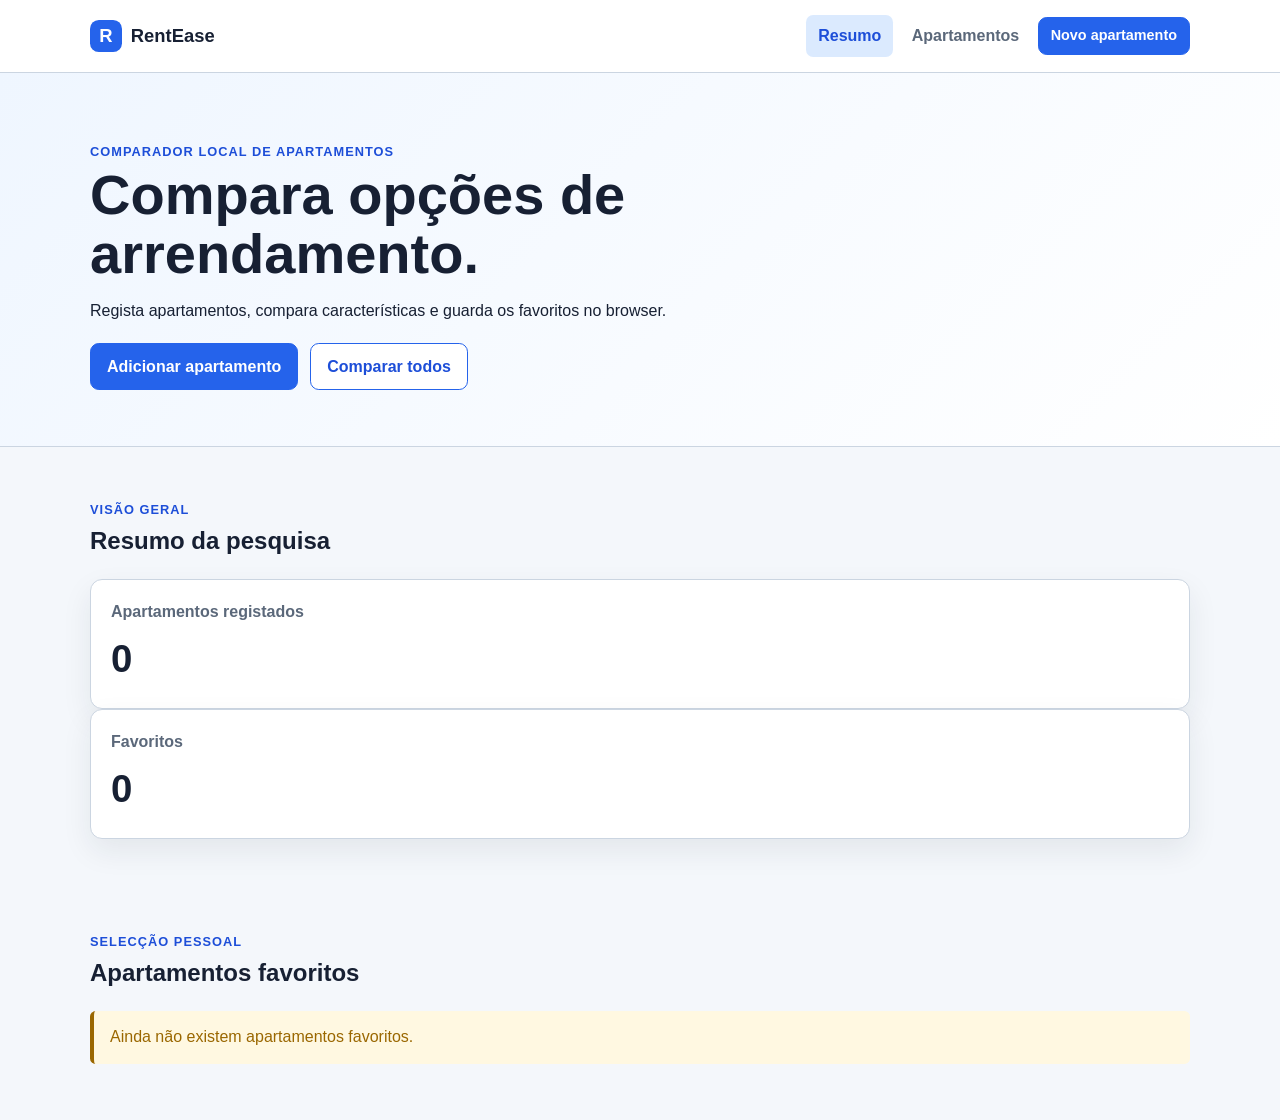
==== index.html @ 6d90b6e5 "projeto inicial" ====
<!doctype html>
<html lang="pt-PT">
<head>
  <meta charset="UTF-8">
  <meta name="viewport" content="width=device-width, initial-scale=1.0">
  <meta name="description" content="Resumo e apartamentos favoritos guardados no RentEase.">
  <title>RentEase — Resumo</title>
  <link rel="icon" href="data:,">
  <link rel="stylesheet" href="css/styles.css">
  <script src="js/storage.js" defer></script>
  <script src="js/home.js" defer></script>
</head>
<body>
  <header class="site-header">
    <nav class="nav container">
      <a class="brand" href="index.html">
        <span class="brand__mark">R</span>
        <span>RentEase</span>
      </a>

      <div class="nav__links">
        <a class="current-page" href="index.html">Resumo</a>
        <a href="flats.html">Apartamentos</a>
        <a class="button button--small" href="new-flat.html">Novo apartamento</a>
      </div>
    </nav>
  </header>

  <main>
    <section class="page-hero">
      <div class="container">
        <p class="eyebrow">Comparador local de apartamentos</p>
        <h1>Compara opções de arrendamento.</h1>
        <p>Regista apartamentos, compara características e guarda os favoritos no browser.</p>

        <div class="hero-actions">
          <a class="button" href="new-flat.html">Adicionar apartamento</a>
          <a class="button button--secondary" href="flats.html">Comparar todos</a>
        </div>
      </div>
    </section>

    <section class="container summary-section">
      <div class="section-heading">
        <p class="eyebrow">Visão geral</p>
        <h2>Resumo da pesquisa</h2>
      </div>

      <div class="stats-grid">
        <article class="stat-card">
          <span class="stat-card__label">Apartamentos registados</span>
          <strong class="stat-card__value" id="totalFlatsCount">0</strong>
        </article>

        <article class="stat-card">
          <span class="stat-card__label">Favoritos</span>
          <strong class="stat-card__value" id="favouriteFlatsCount">0</strong>
        </article>
      </div>
    </section>

    <section class="container content-section">
      <div class="section-heading">
        <p class="eyebrow">Selecção pessoal</p>
        <h2>Apartamentos favoritos</h2>
      </div>

      <div id="homeFeedback" class="feedback" hidden></div>
      <div id="favouriteList" class="property-grid"></div>
    </section>
  </main>

  <!-- TODO HTML-1: acrescenta um footer com o nome do projecto e as tecnologias utilizadas. -->
</body>
</html>
---- css/styles.css ----
:root {
  --color-primary: #2563eb;
  --color-primary-dark: #1d4ed8;
  --color-primary-soft: #dbeafe;
  --color-ink: #172033;
  --color-muted: #5b687a;
  --color-border: #cbd5e1;
  --color-surface: #ffffff;
  --color-page: #f4f7fb;
  --color-success: #18794e;
  --color-danger: #b42318;
  --color-warning: #9a6700;
  --radius: 0.75rem;
  --shadow: 0 12px 30px rgba(23, 32, 51, 0.08);
}

* {
  box-sizing: border-box;
}

body {
  margin: 0;
  color: var(--color-ink);
  background: var(--color-page);
  font-family: Arial, Helvetica, sans-serif;
  line-height: 1.5;
}

a {
  color: var(--color-primary-dark);
}

button,
input,
select {
  font: inherit;
}

button,
a {
  -webkit-tap-highlight-color: transparent;
}

:focus-visible {
  outline: 3px solid #f59e0b;
  outline-offset: 3px;
}

.container {
  width: min(1100px, calc(100% - 2rem));
  margin-inline: auto;
}

.site-header {
  position: sticky;
  top: 0;
  z-index: 10;
  background: rgba(255, 255, 255, 0.96);
  border-bottom: 1px solid var(--color-border);
}

/* Exemplo de Flexbox. Usa a mesma lógica noutras zonas da interface. */
.nav {
  min-height: 4.5rem;
  display: flex;
  align-items: center;
  justify-content: space-between;
  flex-wrap: wrap;
  gap: 1rem;
  padding-block: 0.75rem;
}

.brand {
  display: inline-flex;
  align-items: center;
  gap: 0.55rem;
  color: var(--color-ink);
  font-size: 1.15rem;
  font-weight: 800;
  text-decoration: none;
}

.brand__mark {
  width: 2rem;
  height: 2rem;
  display: grid;
  place-items: center;
  color: white;
  background: var(--color-primary);
  border-radius: 0.55rem;
}

.nav__links {
  display: flex;
  align-items: center;
  flex-wrap: wrap;
  gap: 0.4rem;
}

.nav__links > a:not(.button) {
  padding: 0.55rem 0.75rem;
  color: var(--color-muted);
  border-radius: 0.45rem;
  font-weight: 700;
  text-decoration: none;
}

.nav__links > a:not(.button):hover,
.nav__links > a.current-page:not(.button) {
  color: var(--color-primary-dark);
  background: var(--color-primary-soft);
}

.button {
  min-height: 2.75rem;
  display: inline-flex;
  align-items: center;
  justify-content: center;
  padding: 0.65rem 1rem;
  color: white;
  background: var(--color-primary);
  border: 1px solid var(--color-primary);
  border-radius: 0.55rem;
  font-weight: 800;
  text-decoration: none;
  cursor: pointer;
}

.button:hover {
  background: var(--color-primary-dark);
}

.button--secondary {
  color: var(--color-primary-dark);
  background: white;
}

.button--small {
  min-height: 2.35rem;
  padding: 0.45rem 0.75rem;
  font-size: 0.9rem;
}

.button--danger {
  color: white;
  background: var(--color-danger);
  border-color: var(--color-danger);
}

.page-hero,
.page-title {
  padding: 3.5rem 0;
  background: linear-gradient(135deg, #eff6ff, #ffffff);
  border-bottom: 1px solid var(--color-border);
}

.page-title {
  padding-block: 2.5rem;
}

h1,
h2,
h3,
p {
  overflow-wrap: anywhere;
}

h1 {
  max-width: 18ch;
  margin: 0.3rem 0 0.75rem;
  font-size: clamp(2rem, 6vw, 3.5rem);
  line-height: 1.05;
}

h2,
h3 {
  margin-top: 0;
}

.eyebrow {
  margin-bottom: 0.25rem;
  color: var(--color-primary-dark);
  font-size: 0.8rem;
  font-weight: 900;
  letter-spacing: 0.08em;
  text-transform: uppercase;
}

.hero-actions,
.form-actions,
.property-card__actions {
  display: flex;
  flex-wrap: wrap;
  gap: 0.75rem;
  margin-top: 1.25rem;
}

.summary-section,
.content-section {
  padding-block: 2.5rem;
}

.section-heading {
  margin-bottom: 1rem;
}

.section-heading--actions {
  display: flex;
  align-items: end;
  justify-content: space-between;
  flex-wrap: wrap;
  gap: 1rem;
}

/* TODO CSS-1: apresenta .stats-grid e .property-grid com CSS Grid. */
.stats-grid,
.property-grid {
}

.stat-card,
.property-card,
.filters-panel,
.form-card {
  padding: 1.25rem;
  background: var(--color-surface);
  border: 1px solid var(--color-border);
  border-radius: var(--radius);
  box-shadow: var(--shadow);
}

.stat-card__label {
  display: block;
  color: var(--color-muted);
  font-weight: 700;
}

.stat-card__value {
  display: block;
  margin-top: 0.4rem;
  font-size: 2.4rem;
}

/* TODO CSS-2: cria grelhas para os campos de filtros e do formulário. */
.filters-grid,
.form-grid {
}

/* TODO CSS-3: faz os campos .field--wide ocuparem a largura necessária na grelha. */
.field--wide {
}

.field {
  margin-bottom: 1rem;
}

.field label {
  display: block;
  margin-bottom: 0.35rem;
  font-weight: 800;
}

.field input,
.field select {
  width: 100%;
  min-height: 2.8rem;
  padding: 0.65rem 0.75rem;
  color: var(--color-ink);
  background: white;
  border: 1px solid #94a3b8;
  border-radius: 0.5rem;
}

.checkbox-field {
  display: flex;
  align-items: center;
  gap: 0.6rem;
}

.checkbox-field input {
  width: 1.15rem;
  min-height: 1.15rem;
}

.checkbox-field label {
  margin: 0;
}

/* A validação fornecida aplica esta classe aos campos inválidos. */
.field input.input-error {
  border-color: var(--color-danger);
  box-shadow: 0 0 0 3px rgba(180, 35, 24, 0.12);
}

.field-error {
  min-height: 1.25rem;
  margin: 0.25rem 0 0;
  color: var(--color-danger);
  font-size: 0.85rem;
  font-weight: 700;
}

.feedback {
  margin-block: 1rem;
  padding: 0.9rem 1rem;
  color: #075985;
  background: #e0f2fe;
  border-left: 4px solid #0284c7;
  border-radius: 0.35rem;
}

.feedback[data-type="success"] {
  color: var(--color-success);
  background: #ecfdf3;
  border-left-color: var(--color-success);
}

.feedback[data-type="error"] {
  color: var(--color-danger);
  background: #fff1f0;
  border-left-color: var(--color-danger);
}

.feedback[data-type="warning"] {
  color: var(--color-warning);
  background: #fff8e1;
  border-left-color: var(--color-warning);
}

.property-card__header {
  display: flex;
  align-items: start;
  justify-content: space-between;
  gap: 1rem;
}

.property-card__address,
.property-card__id {
  margin: 0.2rem 0 0;
  color: var(--color-muted);
}

/* TODO CSS-4: organiza os dados de cada cartão e destaca nome e valor. */
.property-card__facts,
.property-card__fact,
.property-card__fact-label,
.property-card__fact-value {
}

.badge {
  padding: 0.3rem 0.55rem;
  color: #9a4b00;
  background: #fff0df;
  border-radius: 999px;
  font-size: 0.8rem;
  font-weight: 900;
}

/* TODO CSS-5: estiliza o footer que acrescentaste às três páginas. */
.site-footer {
}

/* TODO CSS-6: acrescenta regras específicas para ecrãs até 700px. */
@media (max-width: 700px) {
}
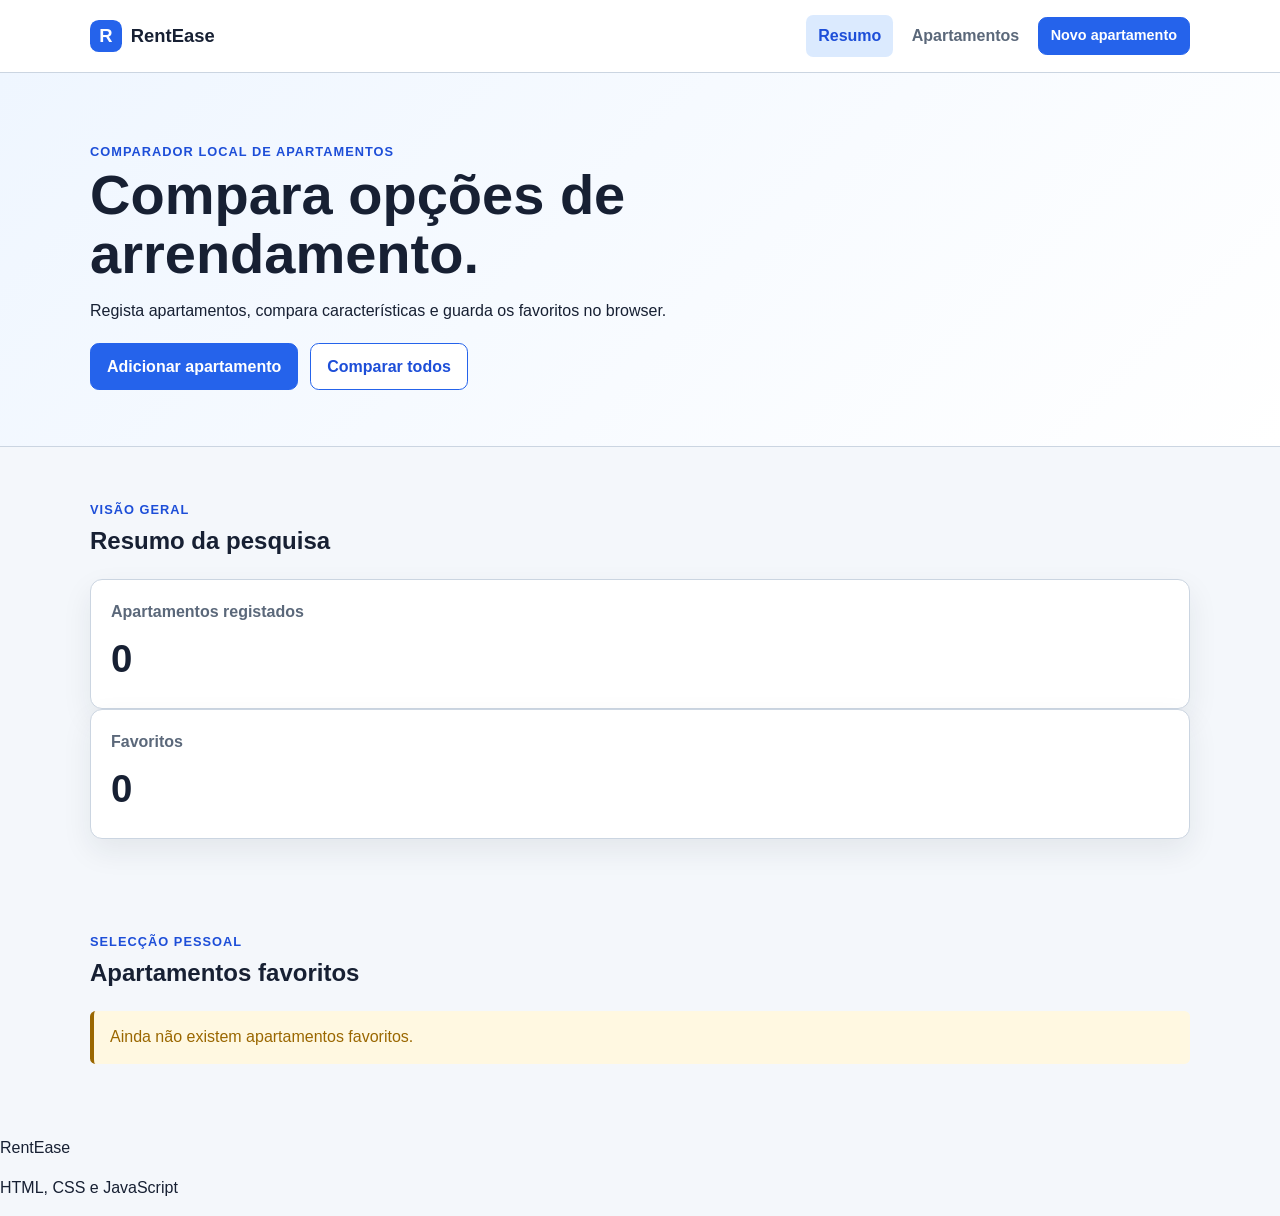
==== commit a49ae327: "completa estrutura HTML" ====
--- a/index.html
+++ b/index.html
@@ -70,6 +70,9 @@
     </section>
   </main>
 
-  <!-- TODO HTML-1: acrescenta um footer com o nome do projecto e as tecnologias utilizadas. -->
+  <footer>
+    <p>RentEase</p>
+    <p>HTML, CSS e JavaScript</p>
+  </footer>
 </body>
 </html>
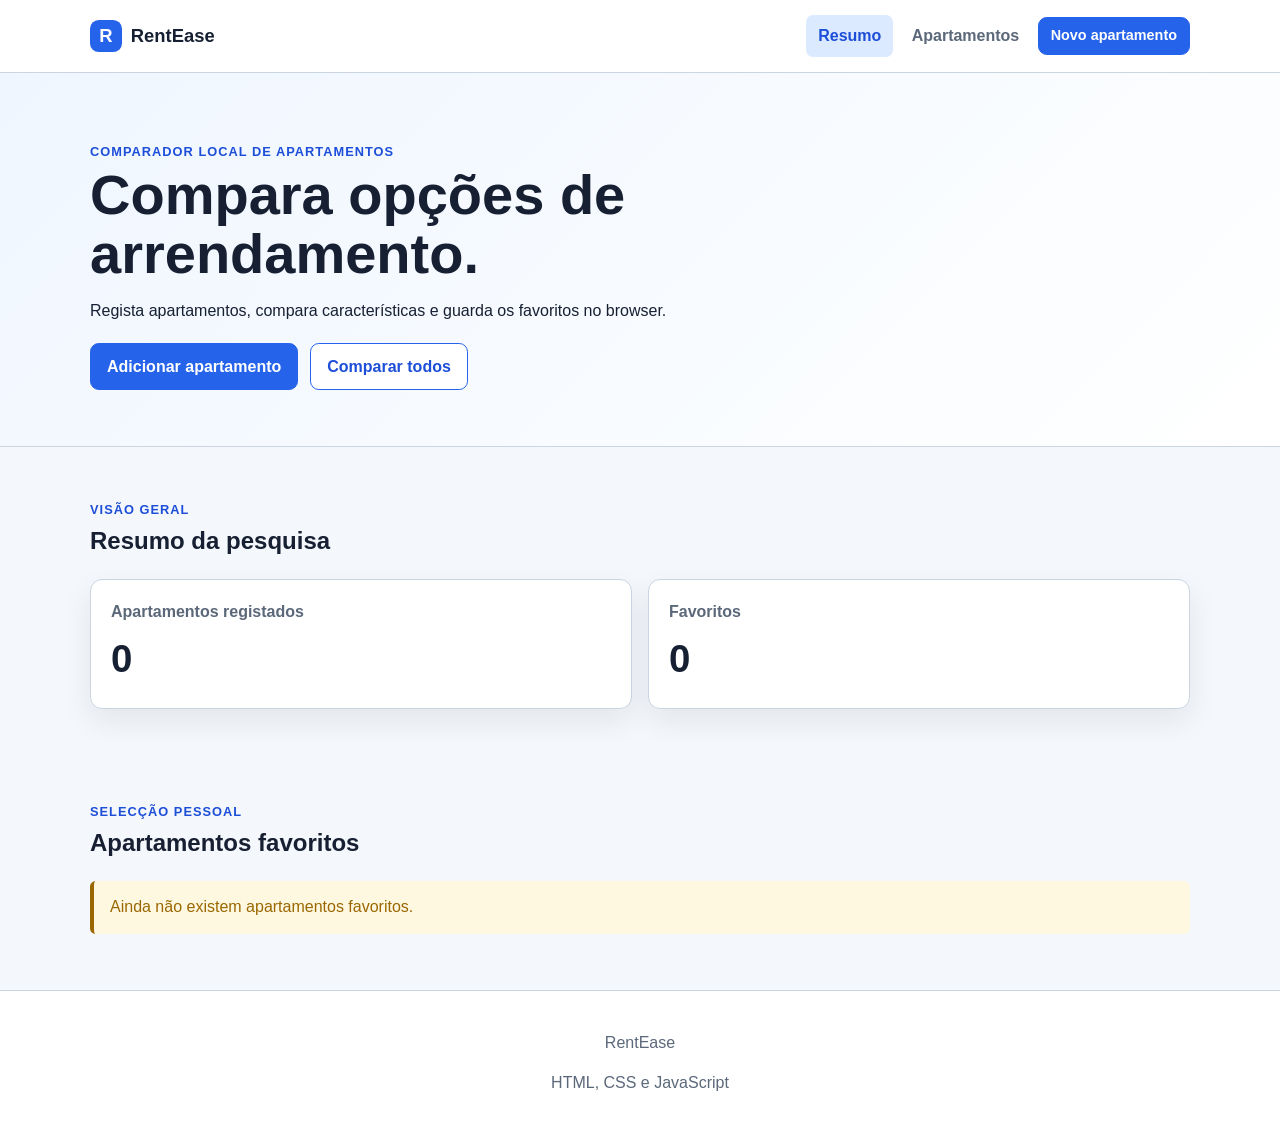
==== commit d9c7c010: "completa estilos CSS" ====
--- a/index.html
+++ b/index.html
@@ -70,7 +70,7 @@
     </section>
   </main>
 
-  <footer>
+  <footer class="site-footer">
     <p>RentEase</p>
     <p>HTML, CSS e JavaScript</p>
   </footer>
--- a/css/styles.css
+++ b/css/styles.css
@@ -215,6 +215,9 @@
 /* TODO CSS-1: apresenta .stats-grid e .property-grid com CSS Grid. */
 .stats-grid,
 .property-grid {
+  display: grid;
+  grid-template-columns: repeat(auto-fit, minmax(220px, 1fr));
+  gap: 1rem;
 }
 
 .stat-card,
@@ -243,10 +246,14 @@
 /* TODO CSS-2: cria grelhas para os campos de filtros e do formulário. */
 .filters-grid,
 .form-grid {
+  display: grid;
+  grid-template-columns: repeat(2, 1fr);
+  gap: 1rem;
 }
 
 /* TODO CSS-3: faz os campos .field--wide ocuparem a largura necessária na grelha. */
 .field--wide {
+  grid-column: 1 / -1;
 }
 
 .field {
@@ -340,10 +347,23 @@
 }
 
 /* TODO CSS-4: organiza os dados de cada cartão e destaca nome e valor. */
-.property-card__facts,
-.property-card__fact,
-.property-card__fact-label,
-.property-card__fact-value {
+.property-card__facts {
+  display: grid;
+  grid-template-columns: repeat(2, 1fr);
+  gap: 1rem;
+}
+.property-card__fact {
+  display: flex;
+  flex-direction: column;
+  gap: 0.2rem;
+}
+.property-card__fact-label{
+  color: var(--color-muted);
+  font-size: 0.8rem;
+}
+.property-card__fact-value { 
+  font-size: 1.1rem;
+  font-weight: 700;
 }
 
 .badge {
@@ -357,8 +377,26 @@
 
 /* TODO CSS-5: estiliza o footer que acrescentaste às três páginas. */
 .site-footer {
+  padding: 1.5rem;
+  text-align: center;
+  background: var(--color-surface);
+  border-top: 1px solid var(--color-border);
+  color: var(--color-muted);
 }
 
 /* TODO CSS-6: acrescenta regras específicas para ecrãs até 700px. */
 @media (max-width: 700px) {
-}
+  .filters-grid,
+  .form-grid,
+  .property-card__facts {
+    grid-template-columns: 1fr;
+  }
+
+  .nav {
+    align-items: stretch;
+  }
+
+  .nav__links {
+    width: 100%;
+  }
+}
